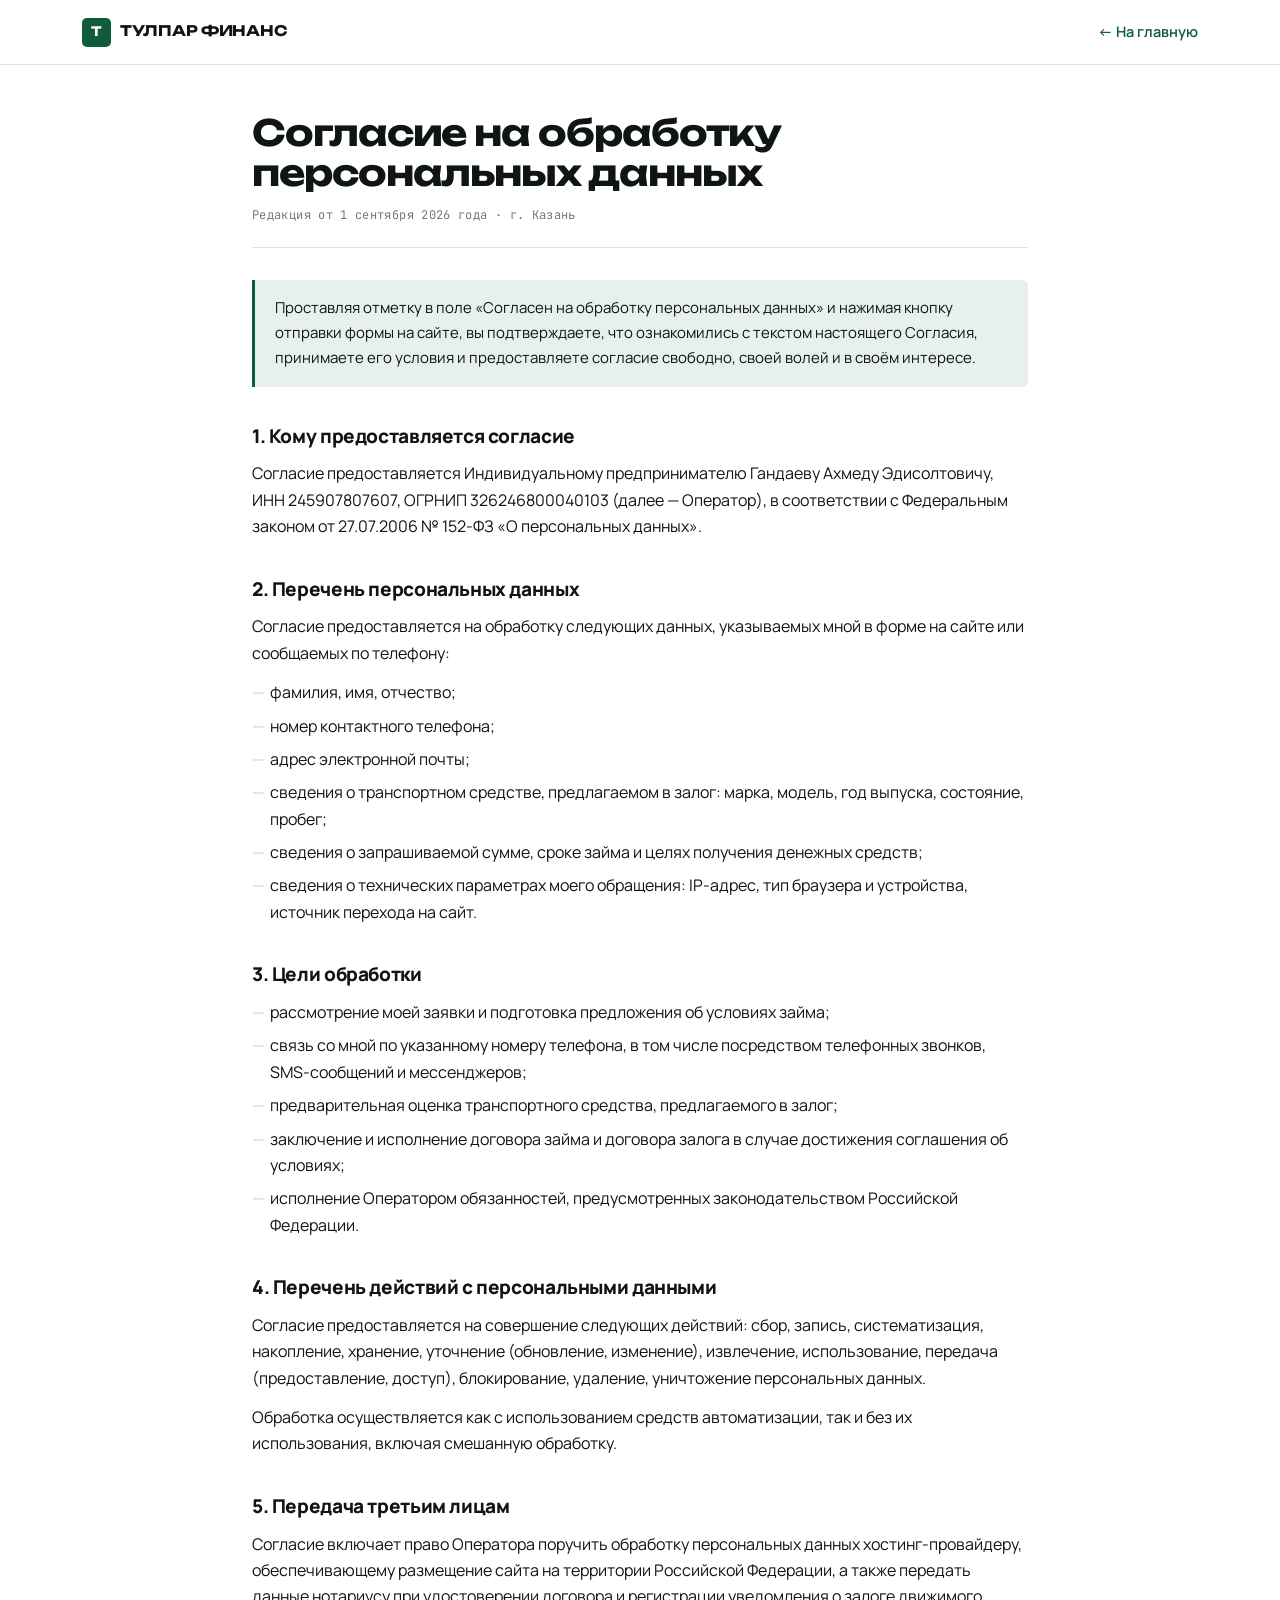
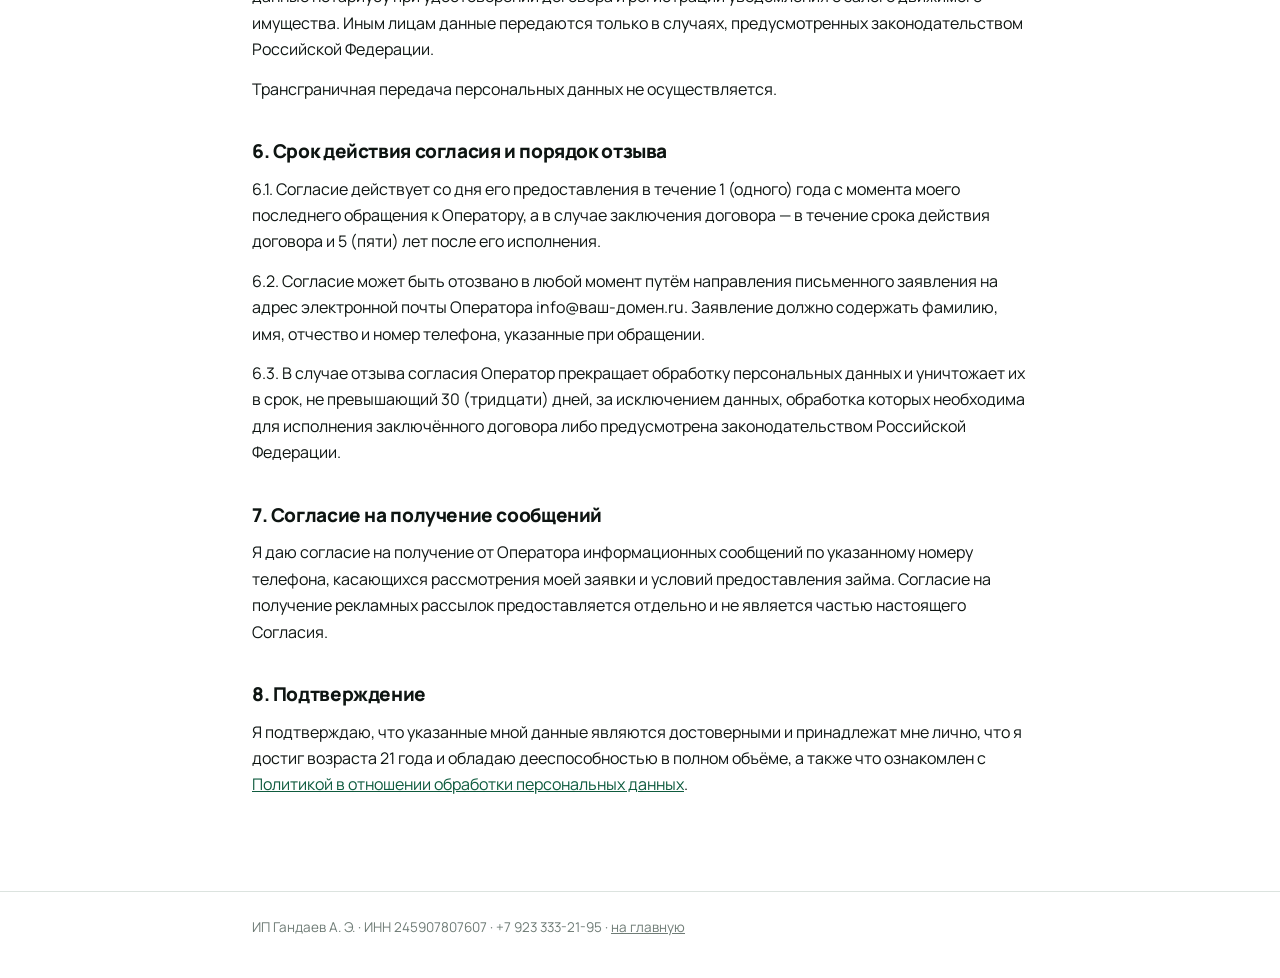
==== consent.html @ 0a7d0179 "Пилотный лендинг «Тулпар Финанс»: займы под залог авто и ПТС в Казани Одностраничник под платный тра" ====
<!DOCTYPE html>
<html lang="ru">
<head>
<meta charset="utf-8">
<meta name="viewport" content="width=device-width, initial-scale=1">
<title>Согласие на обработку персональных данных — Тулпар Финанс</title>
<meta name="robots" content="noindex, follow">
<link rel="preconnect" href="https://fonts.googleapis.com">
<link rel="preconnect" href="https://fonts.gstatic.com" crossorigin>
<link rel="stylesheet" href="https://fonts.googleapis.com/css2?family=Unbounded:wght@700&family=Manrope:wght@400;600;700;800&family=JetBrains+Mono:wght@400&display=swap">
<link rel="stylesheet" href="docs.css">
</head>
<body>

<div class="dochead">
  <div class="wrap">
    <a class="logo" href="index.html">
      <span class="logo-mark">Т</span>
      <span class="logo-text">ТУЛПАР ФИНАНС</span>
    </a>
    <a class="back" href="index.html">← На главную</a>
  </div>
</div>

<main>
<div class="wrap">

  <h1>Согласие на обработку персональных данных</h1>
  <p class="doc-meta">Редакция от 1 сентября 2026 года · г. Казань</p>

  <div class="note">
    <p>Проставляя отметку в поле «Согласен на обработку персональных данных» и нажимая кнопку отправки формы на сайте, вы подтверждаете, что ознакомились с текстом настоящего Согласия, принимаете его условия и предоставляете согласие свободно, своей волей и в своём интересе.</p>
  </div>

  <h2>1. Кому предоставляется согласие</h2>
  <p>Согласие предоставляется Индивидуальному предпринимателю Гандаеву Ахмеду Эдисолтовичу, ИНН 245907807607, ОГРНИП 326246800040103 (далее — Оператор), в соответствии с Федеральным законом от 27.07.2006 № 152-ФЗ «О персональных данных».</p>

  <h2>2. Перечень персональных данных</h2>
  <p>Согласие предоставляется на обработку следующих данных, указываемых мной в форме на сайте или сообщаемых по телефону:</p>
  <ul class="dash">
    <li>фамилия, имя, отчество;</li>
    <li>номер контактного телефона;</li>
    <li>адрес электронной почты;</li>
    <li>сведения о транспортном средстве, предлагаемом в залог: марка, модель, год выпуска, состояние, пробег;</li>
    <li>сведения о запрашиваемой сумме, сроке займа и целях получения денежных средств;</li>
    <li>сведения о технических параметрах моего обращения: IP-адрес, тип браузера и устройства, источник перехода на сайт.</li>
  </ul>

  <h2>3. Цели обработки</h2>
  <ul class="dash">
    <li>рассмотрение моей заявки и подготовка предложения об условиях займа;</li>
    <li>связь со мной по указанному номеру телефона, в том числе посредством телефонных звонков, SMS-сообщений и мессенджеров;</li>
    <li>предварительная оценка транспортного средства, предлагаемого в залог;</li>
    <li>заключение и исполнение договора займа и договора залога в случае достижения соглашения об условиях;</li>
    <li>исполнение Оператором обязанностей, предусмотренных законодательством Российской Федерации.</li>
  </ul>

  <h2>4. Перечень действий с персональными данными</h2>
  <p>Согласие предоставляется на совершение следующих действий: сбор, запись, систематизация, накопление, хранение, уточнение (обновление, изменение), извлечение, использование, передача (предоставление, доступ), блокирование, удаление, уничтожение персональных данных.</p>
  <p>Обработка осуществляется как с использованием средств автоматизации, так и без их использования, включая смешанную обработку.</p>

  <h2>5. Передача третьим лицам</h2>
  <p>Согласие включает право Оператора поручить обработку персональных данных хостинг-провайдеру, обеспечивающему размещение сайта на территории Российской Федерации, а также передать данные нотариусу при удостоверении договора и регистрации уведомления о залоге движимого имущества. Иным лицам данные передаются только в случаях, предусмотренных законодательством Российской Федерации.</p>
  <p>Трансграничная передача персональных данных не осуществляется.</p>

  <h2>6. Срок действия согласия и порядок отзыва</h2>
  <p>6.1. Согласие действует со дня его предоставления в течение 1 (одного) года с момента моего последнего обращения к Оператору, а в случае заключения договора — в течение срока действия договора и 5 (пяти) лет после его исполнения.</p>
  <p>6.2. Согласие может быть отозвано в любой момент путём направления письменного заявления на адрес электронной почты Оператора info@ваш-домен.ru. Заявление должно содержать фамилию, имя, отчество и номер телефона, указанные при обращении.</p>
  <p>6.3. В случае отзыва согласия Оператор прекращает обработку персональных данных и уничтожает их в срок, не превышающий 30 (тридцати) дней, за исключением данных, обработка которых необходима для исполнения заключённого договора либо предусмотрена законодательством Российской Федерации.</p>

  <h2>7. Согласие на получение сообщений</h2>
  <p>Я даю согласие на получение от Оператора информационных сообщений по указанному номеру телефона, касающихся рассмотрения моей заявки и условий предоставления займа. Согласие на получение рекламных рассылок предоставляется отдельно и не является частью настоящего Согласия.</p>

  <h2>8. Подтверждение</h2>
  <p>Я подтверждаю, что указанные мной данные являются достоверными и принадлежат мне лично, что я достиг возраста 21 года и обладаю дееспособностью в полном объёме, а также что ознакомлен с <a href="privacy.html">Политикой в отношении обработки персональных данных</a>.</p>

</div>
</main>

<footer>
  <div class="wrap">
    ИП Гандаев А. Э. · ИНН 245907807607 · +7 923 333-21-95 · <a href="index.html">на главную</a>
  </div>
</footer>

</body>
</html>
---- docs.css ----
/* Единый стиль правовых документов сайта */
:root{
  --white:#FFFFFF;
  --paper:#F3F6F4;
  --ink:#0E1512;
  --ink-2:#3A4842;
  --muted:#6F7C76;
  --line:#DCE3DF;
  --line-2:#C8D2CD;
  --green:#0E5B3E;
  --green-hi:#12764F;
  --green-wash:#E7F0EB;
}
*{box-sizing:border-box}
body{
  margin:0;background:var(--white);color:var(--ink);
  font-family:"Manrope",-apple-system,"Segoe UI",Roboto,sans-serif;
  font-size:16px;line-height:1.65;-webkit-font-smoothing:antialiased;
}
.wrap{max-width:820px;margin:0 auto;padding:0 22px}

/* шапка */
.dochead{border-bottom:1px solid var(--line);background:var(--white);position:sticky;top:0;z-index:10}
.dochead .wrap{display:flex;align-items:center;gap:18px;height:64px;max-width:1160px}
.logo{display:flex;align-items:center;gap:9px;text-decoration:none;color:inherit;margin-right:auto}
.logo-mark{
  width:29px;height:29px;border-radius:5px;background:var(--green);display:grid;place-items:center;
  color:#fff;font-family:"Unbounded",sans-serif;font-size:13px;font-weight:700;
}
.logo-text{font-family:"Unbounded",sans-serif;font-size:14.5px;font-weight:700;letter-spacing:-.02em}
.back{font-size:14.5px;font-weight:600;color:var(--green);text-decoration:none;white-space:nowrap}
.back:hover{color:var(--green-hi)}

/* документ */
main{padding:48px 0 80px}
h1{
  font-family:"Unbounded","Manrope",sans-serif;font-weight:700;letter-spacing:-.03em;
  font-size:clamp(25px,3.6vw,36px);line-height:1.12;margin:0 0 12px;text-wrap:balance;
}
.doc-meta{
  font-family:"JetBrains Mono",ui-monospace,monospace;font-size:12px;color:var(--muted);
  letter-spacing:.03em;margin:0 0 32px;padding-bottom:22px;border-bottom:1px solid var(--line);
}
h2{
  font-family:"Manrope",sans-serif;font-size:19px;font-weight:800;letter-spacing:-.02em;
  margin:38px 0 12px;line-height:1.25;
}
h3{font-size:16.5px;font-weight:700;margin:24px 0 8px}
p{margin:0 0 13px}
a{color:var(--green)}
ul,ol{margin:0 0 14px;padding-left:22px}
li{margin-bottom:7px}
ul.dash{list-style:none;padding-left:18px}
ul.dash li{position:relative}
ul.dash li::before{content:"—";position:absolute;left:-18px;color:var(--line-2)}
.num{font-variant-numeric:tabular-nums}
strong{font-weight:700}

/* реквизиты и врезки */
.req{
  background:var(--paper);border:1px solid var(--line);border-radius:6px;
  padding:20px 22px;margin:22px 0;font-size:15px;line-height:1.7;
}
.req b{display:block;margin-bottom:6px}
.req dl{margin:0;display:grid;grid-template-columns:auto 1fr;gap:4px 18px}
.req dt{color:var(--muted)}
.req dd{margin:0;font-variant-numeric:tabular-nums}
.note{
  border-left:3px solid var(--green);background:var(--green-wash);
  padding:16px 20px;border-radius:0 6px 6px 0;margin:22px 0;font-size:15px;
}
.note p:last-child{margin-bottom:0}
.warn{border-left-color:#A9832E;background:#F6EFDD}
.todo{
  border-left-color:#A9832E;background:#F6EFDD;font-size:14px;
}

/* таблицы */
.table-wrap{overflow-x:auto;border:1px solid var(--line);border-radius:6px;margin:20px 0}
table{border-collapse:collapse;width:100%;min-width:560px;font-size:14.5px}
th,td{text-align:left;padding:12px 16px;border-bottom:1px solid var(--line);vertical-align:top}
th{background:var(--paper);font-size:11.5px;letter-spacing:.08em;text-transform:uppercase;color:var(--muted);font-weight:700}
tr:last-child td{border-bottom:none}
td b{font-variant-numeric:tabular-nums}

/* подписи договора */
.sign{display:grid;grid-template-columns:1fr 1fr;gap:32px;margin-top:32px}
.sign div{font-size:14.5px;line-height:1.8}
.sign .line{display:block;border-bottom:1px solid var(--ink);height:26px;margin:10px 0 4px}
.fill{color:var(--muted)}

footer{border-top:1px solid var(--line);padding:24px 0 40px;font-size:13.5px;color:var(--muted)}
footer a{color:var(--muted)}

@media (max-width:600px){
  main{padding:32px 0 60px}
  .sign{grid-template-columns:1fr;gap:24px}
  .req dl{grid-template-columns:1fr;gap:2px 0}
  .req dt{margin-top:8px}
}

@media print{
  .dochead,footer,.todo{display:none}
  body{font-size:11pt}
  main{padding:0}
  .wrap{max-width:none;padding:0}
  h1{font-size:18pt}
  h2{font-size:13pt;margin-top:18pt}
  .note,.req{border:1px solid #999;background:none}
  a{color:#000;text-decoration:none}
}
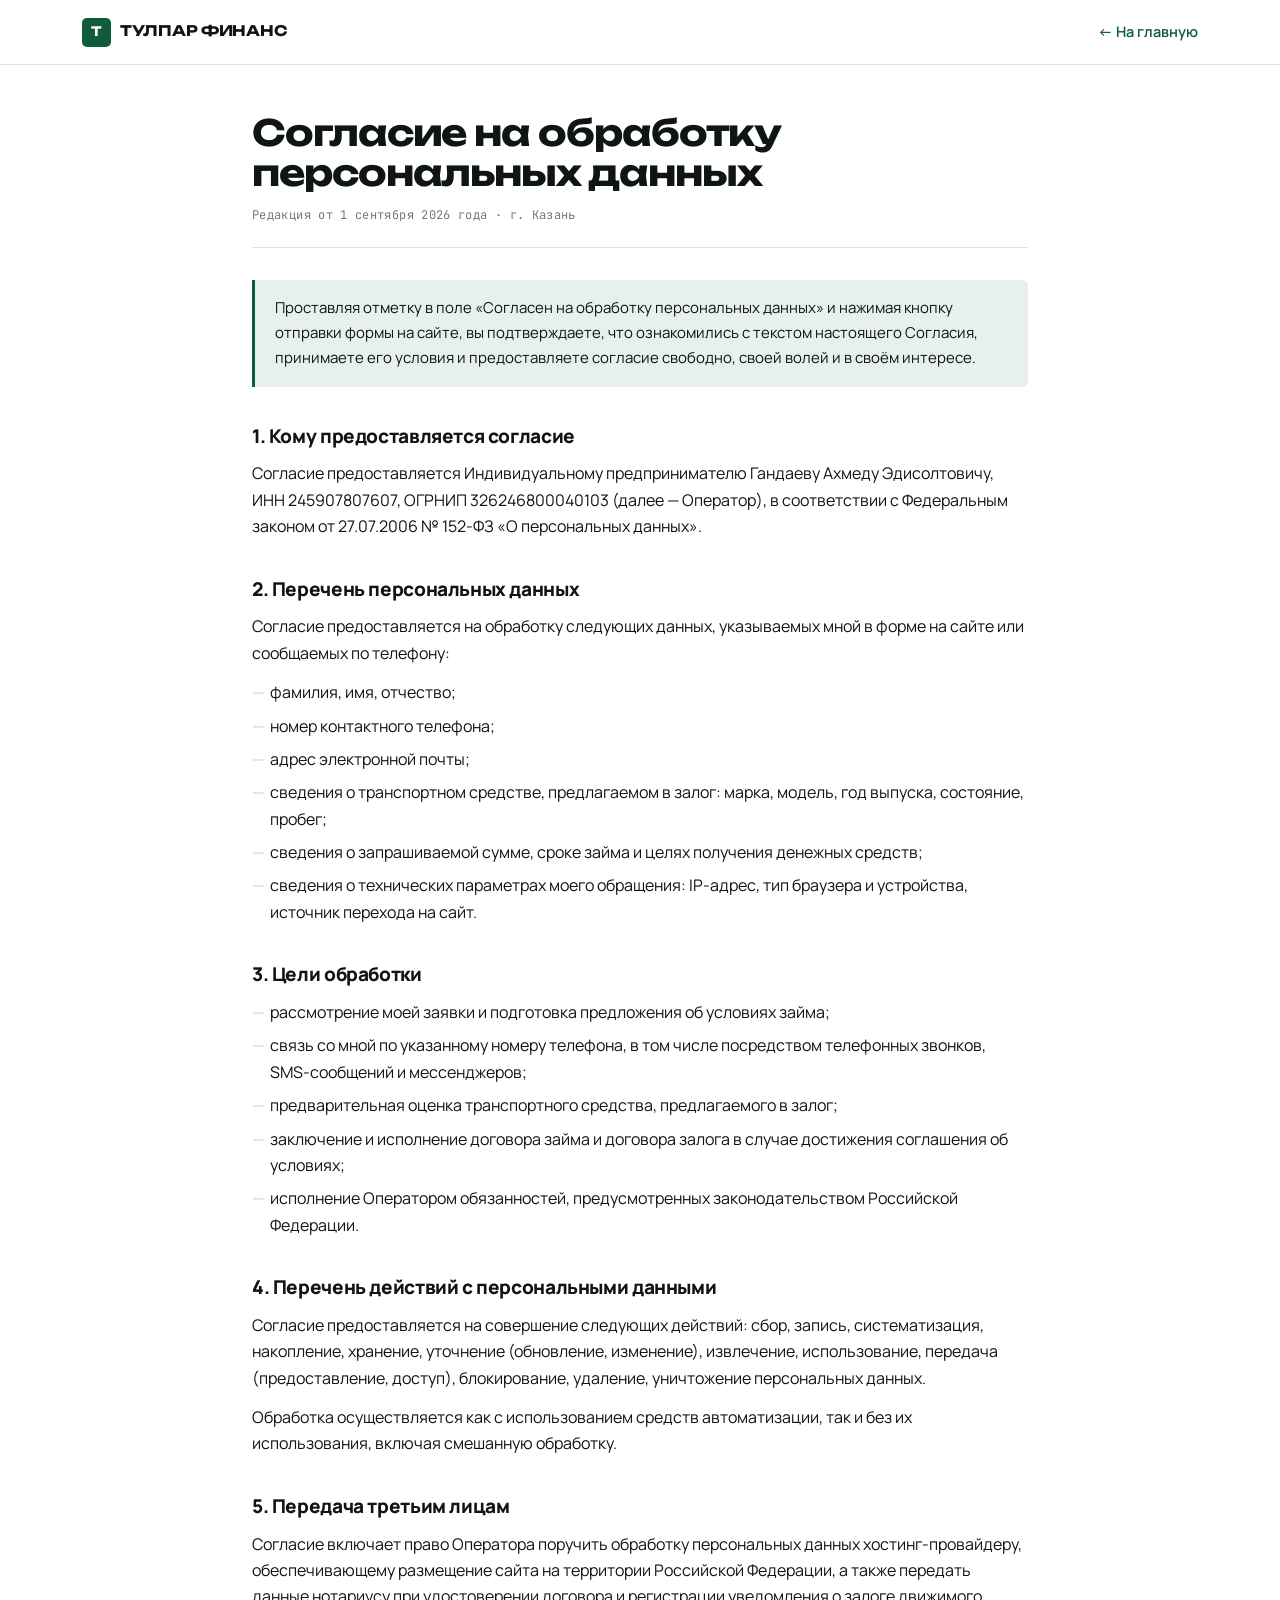
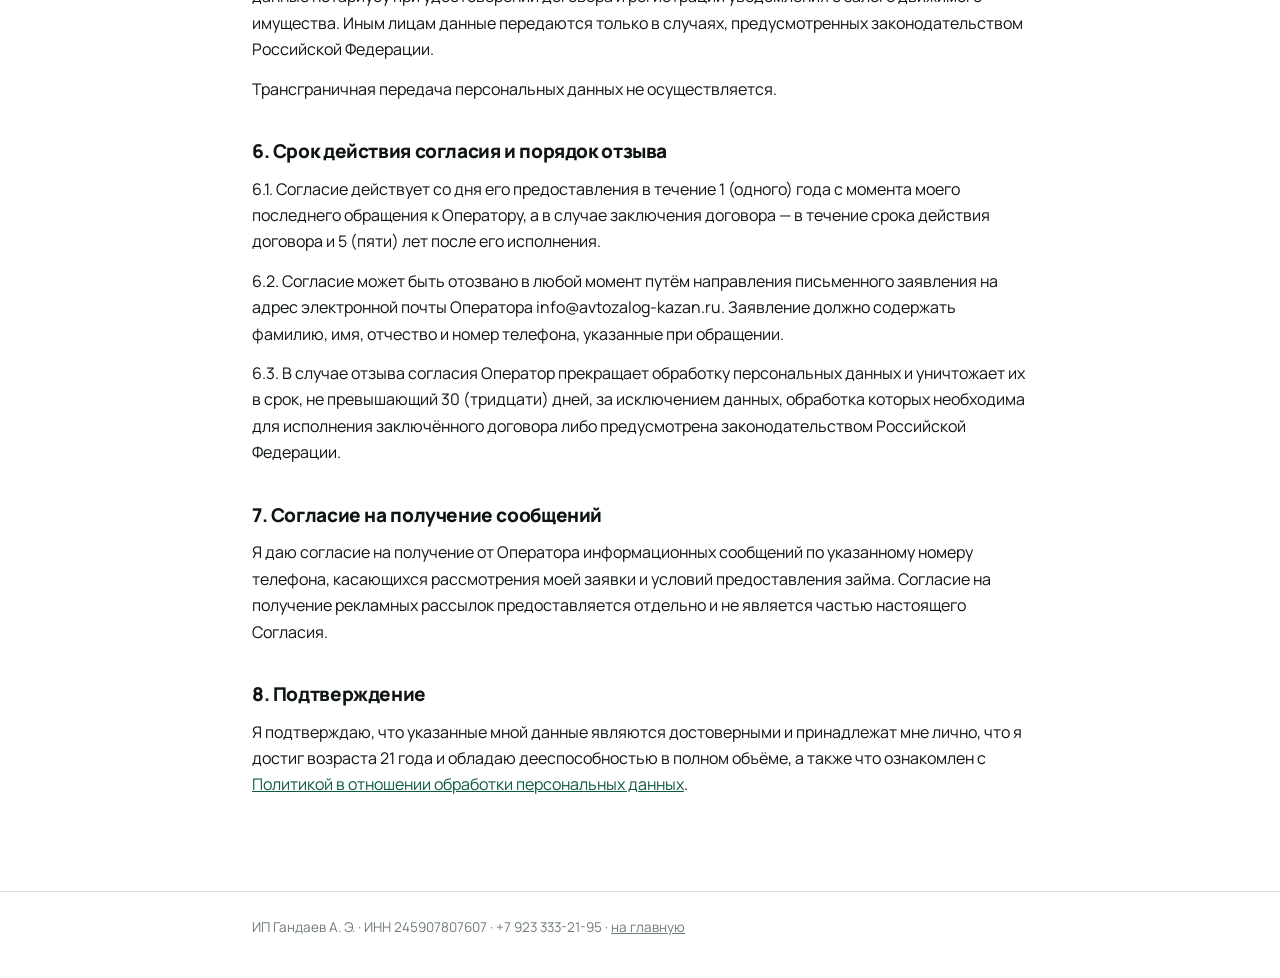
==== commit 852aacdc: "Подготовка к запуску на avtozalog-kazan.ru Метрика только на боевом домене, цели lead и phone, UTM-м" ====
--- a/consent.html
+++ b/consent.html
@@ -8,6 +8,7 @@
 <link rel="preconnect" href="https://fonts.googleapis.com">
 <link rel="preconnect" href="https://fonts.gstatic.com" crossorigin>
 <link rel="stylesheet" href="https://fonts.googleapis.com/css2?family=Unbounded:wght@700&family=Manrope:wght@400;600;700;800&family=JetBrains+Mono:wght@400&display=swap">
+<link rel="canonical" href="https://avtozalog-kazan.ru/consent.html">
 <link rel="stylesheet" href="docs.css">
 </head>
 <body>
@@ -65,7 +66,7 @@
 
   <h2>6. Срок действия согласия и порядок отзыва</h2>
   <p>6.1. Согласие действует со дня его предоставления в течение 1 (одного) года с момента моего последнего обращения к Оператору, а в случае заключения договора — в течение срока действия договора и 5 (пяти) лет после его исполнения.</p>
-  <p>6.2. Согласие может быть отозвано в любой момент путём направления письменного заявления на адрес электронной почты Оператора info@ваш-домен.ru. Заявление должно содержать фамилию, имя, отчество и номер телефона, указанные при обращении.</p>
+  <p>6.2. Согласие может быть отозвано в любой момент путём направления письменного заявления на адрес электронной почты Оператора info@avtozalog-kazan.ru. Заявление должно содержать фамилию, имя, отчество и номер телефона, указанные при обращении.</p>
   <p>6.3. В случае отзыва согласия Оператор прекращает обработку персональных данных и уничтожает их в срок, не превышающий 30 (тридцати) дней, за исключением данных, обработка которых необходима для исполнения заключённого договора либо предусмотрена законодательством Российской Федерации.</p>
 
   <h2>7. Согласие на получение сообщений</h2>
